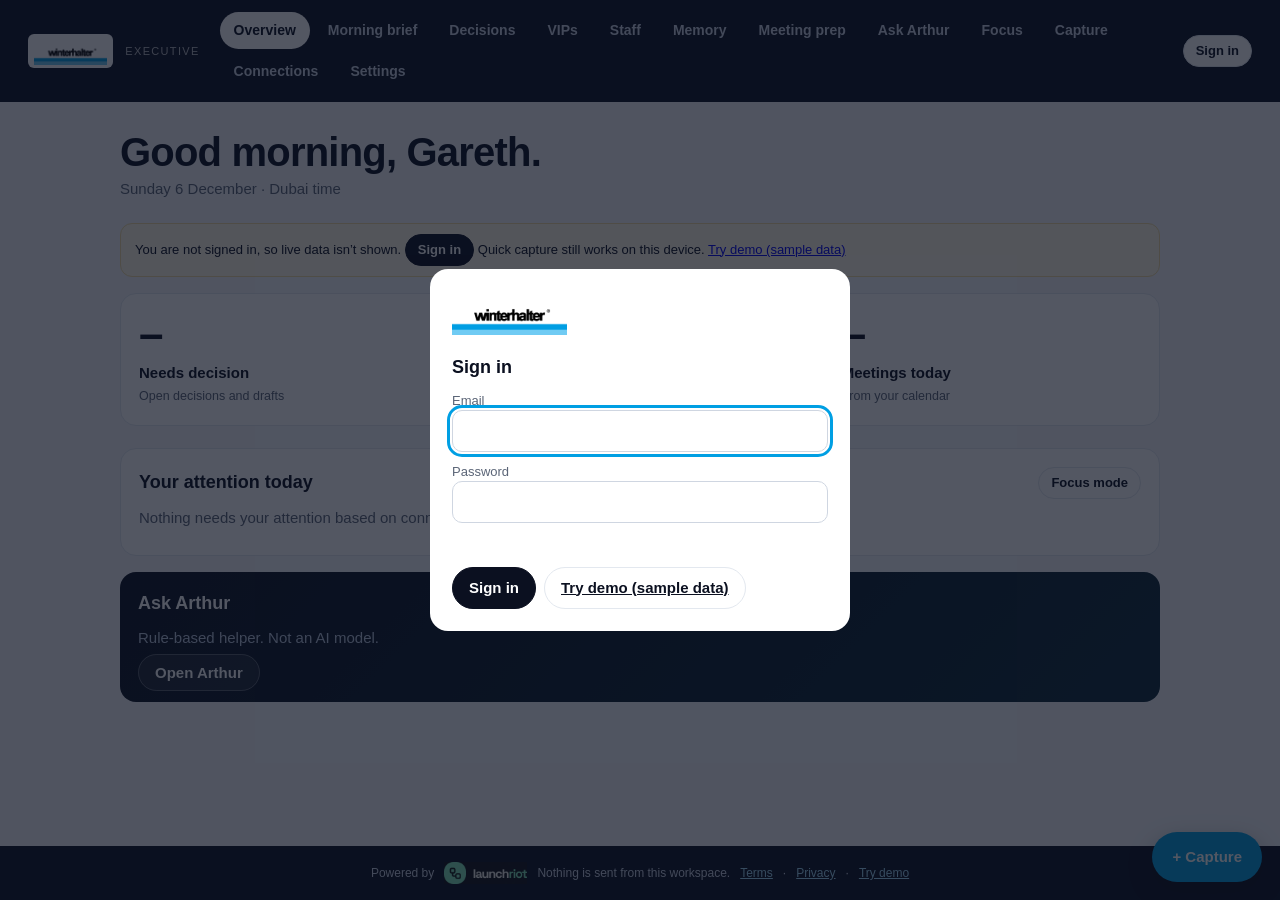
==== index.html @ 843a14db "Try demo link + demo/404 redirects; draft Terms and Privacy pages; footer links" ====
<!doctype html><html lang="en"><head><meta charset="utf-8"><meta name="viewport" content="width=device-width,initial-scale=1">
<title>Winterhalter Executive</title><meta name="theme-color" content="#0b1020">
<meta name="robots" content="noindex">
<link rel="icon" href="favicon.svg"><link rel="stylesheet" href="exec.css"></head><body>
<a class="skip" href="#main">Skip to content</a>
<header class="top"><a class="brand" href="#/overview"><img src="winterhalter-logo.png" alt="Winterhalter"><span class="tagp">Executive</span></a>
<nav id="nav" aria-label="Main"></nav><div class="who" id="who"></div></header>
<main id="main" tabindex="-1"></main>
<button id="qc-fab" class="fab" aria-label="Quick capture">+ Capture</button>
<footer class="foot">Powered by <a href="https://launchriot.online" target="_blank" rel="noopener"><img src="launchriot-logo.png" alt="LaunchRiot"></a><span>Nothing is sent from this workspace.</span> <a href="terms.html">Terms</a> · <a href="privacy.html">Privacy</a> · <a href="?demo=1">Try demo</a></footer>
<div id="toast" role="status" aria-live="polite"></div>
<script src="demo.js"></script><script src="exec.js"></script><script src="decisions.js"></script><script src="vips.js"></script><script src="staff.js"></script><script src="memory.js"></script><script src="meetprep.js"></script></body></html>
---- exec.css ----
*{box-sizing:border-box}
:root{--ink:#0b1020;--mut:#5b6577;--bg:#f5f7fa;--card:#fff;--line:#e3e8ef;--a:#009fe3;--mint:#83e7bb}
html{-webkit-text-size-adjust:100%}
body{margin:0;font:15px/1.5 -apple-system,"Segoe UI",Roboto,Helvetica,Arial,sans-serif;color:var(--ink);background:var(--bg);min-height:100vh;display:flex;flex-direction:column}
.skip{position:absolute;left:-999px}.skip:focus{left:8px;top:8px;background:#fff;padding:8px;z-index:99}
.top{display:flex;align-items:center;gap:20px;flex-wrap:wrap;padding:12px 28px;background:var(--ink);color:#fff;position:sticky;top:0;z-index:20}
.brand{display:flex;align-items:center;gap:12px;text-decoration:none;color:#fff}.brand img{height:34px;width:auto;background:#fff;border-radius:6px;padding:3px 6px}
.tagp{font-size:11px;letter-spacing:.12em;text-transform:uppercase;opacity:.7}
nav{display:flex;gap:4px;flex:1;flex-wrap:wrap}
nav a{color:#c9d2e3;text-decoration:none;padding:8px 14px;border-radius:999px;font-weight:600;font-size:14px}
nav a:hover{background:rgba(255,255,255,.08)}nav a.on{background:#fff;color:var(--ink)}
.who{font-size:13px;color:#c9d2e3}.who button{margin-left:8px}
main{flex:1;width:100%;max-width:1080px;margin:0 auto;padding:28px 20px 90px;outline:none}
h1{font-size:clamp(28px,4vw,40px);line-height:1.1;margin:0 0 4px;letter-spacing:-.02em}
h2{font-size:18px;margin:0 0 10px}h3{margin:0;font-size:15px}
.sub{color:var(--mut);margin:0 0 22px}.mut{color:var(--mut)}.sm{font-size:13px}
.tiles{display:grid;grid-template-columns:repeat(3,1fr);gap:14px;margin-bottom:22px}
.tile{background:var(--card);border:1px solid var(--line);border-radius:16px;padding:18px;text-decoration:none;color:inherit;display:block}
.tile b{display:block;font-size:44px;line-height:1;letter-spacing:-.03em}.tile span{display:block;margin-top:6px;font-weight:600}.tile small{color:var(--mut)}
.tile:hover{border-color:var(--a)}
.card{background:var(--card);border:1px solid var(--line);border-radius:16px;padding:18px;margin-bottom:16px}
.grid2{display:grid;grid-template-columns:1fr 1fr;gap:16px}
.item{padding:12px 0;border-top:1px solid var(--line)}.item:first-of-type{border-top:0}
.item .t{font-weight:600;overflow-wrap:anywhere}.why{font-size:13px;color:var(--mut);margin-top:2px}.why b{color:var(--ink)}
.item a{color:#0070a8;font-size:13px}
.pill{display:inline-block;font-size:11px;font-weight:700;padding:2px 8px;border-radius:999px;background:#e8f6fd;color:#006a99;margin-right:6px;vertical-align:middle}
.pill.warn{background:#fff3df;color:#8a5200}.pill.ok{background:#e4f8ef;color:#126a43}
.empty{color:var(--mut);padding:8px 0}
.btn{font:inherit;font-weight:600;border:1px solid var(--ink);background:var(--ink);color:#fff;border-radius:999px;padding:9px 16px;cursor:pointer;min-height:40px}
.btn.alt{background:#fff;color:var(--ink);border-color:var(--line)}.btn.alt:hover{border-color:var(--ink)}
.btn.sm{padding:5px 12px;min-height:32px;font-size:13px}
button:focus-visible,a:focus-visible,input:focus-visible,select:focus-visible,textarea:focus-visible{outline:3px solid var(--a);outline-offset:2px}
.row{display:flex;gap:8px;flex-wrap:wrap;align-items:center}
input,select,textarea{font:inherit;padding:10px;border:1px solid #cfd6e1;border-radius:10px;width:100%;background:#fff}
label{display:block;font-size:13px;color:var(--mut);margin-bottom:10px}
.arthur{background:linear-gradient(135deg,#0b1020,#0d2a3a);color:#fff;border:0}
.arthur .sub,.arthur .mut{color:#b9c6dc}
.arthur .btn.alt{background:rgba(255,255,255,.08);color:#fff;border-color:rgba(255,255,255,.25)}
.bubble{background:#fff;color:var(--ink);border-radius:14px;padding:14px 16px;margin-top:14px}
.bubble ol,.bubble ul{margin:6px 0 0;padding-left:20px}.bubble li{margin:5px 0;overflow-wrap:anywhere}
.notice{background:#fff8e6;border:1px solid #f1dca2;border-radius:12px;padding:10px 14px;font-size:13px;margin-bottom:16px}
.fab{position:fixed;right:18px;bottom:18px;z-index:30;box-shadow:0 8px 24px rgba(0,0,0,.25);font:inherit;font-weight:700;border:0;border-radius:999px;background:var(--a);color:#fff;padding:14px 20px;cursor:pointer;min-height:48px}
.foot{display:flex;gap:10px;align-items:center;justify-content:center;flex-wrap:wrap;padding:16px;background:var(--ink);color:#c9d2e3;font-size:12px}.foot img{height:22px;display:block}
#toast{position:fixed;left:50%;bottom:80px;transform:translateX(-50%);background:var(--ink);color:#fff;padding:10px 16px;border-radius:10px;display:none;z-index:50;max-width:90vw}
.modal{position:fixed;inset:0;background:rgba(11,16,32,.7);display:grid;place-items:center;padding:16px;z-index:60}
.modal form,.modal .box{background:#fff;border-radius:18px;padding:22px;width:100%;max-width:420px;max-height:90vh;overflow:auto}
.focus{display:grid;gap:14px}.focus .card{display:flex;gap:16px;align-items:flex-start;margin:0}.focus .n{font-size:36px;font-weight:800;color:var(--a);line-height:1}
.done{text-decoration:line-through;opacity:.55}
@media(max-width:720px){.top{padding:10px 14px;gap:8px}nav{order:3;flex:none;width:100%;overflow-x:auto;flex-wrap:nowrap;padding-bottom:4px}nav a{white-space:nowrap;padding:8px 12px}.who{margin-left:auto}
.tiles{grid-template-columns:1fr 1fr 1fr;gap:8px}.tile{padding:12px}.tile b{font-size:32px}.tile span{font-size:12px}.tile small{display:none}
.grid2{grid-template-columns:1fr}main{padding:20px 14px 90px}.brand img{height:28px}}
@media(max-width:380px){.tiles{grid-template-columns:1fr}}
.tbl{width:100%;border-collapse:collapse;font-size:14px}.tbl th,.tbl td{text-align:left;padding:8px 10px;border-top:1px solid var(--line)}.tbl th{color:var(--mut);font-size:12px;text-transform:uppercase;letter-spacing:.05em;border-top:0}
@media(max-width:720px){.tiles[style]{grid-template-columns:1fr 1fr!important}}
/* demo mode */
#demobar{position:sticky;top:0;z-index:80;display:flex;gap:12px;align-items:center;justify-content:center;flex-wrap:wrap;background:#ffd23f;color:#201a00;padding:7px 12px;font-size:13px}#demobar b{letter-spacing:.08em}#demobar button{border:1px solid #201a00;background:transparent;border-radius:8px;padding:3px 10px;cursor:pointer;color:#201a00}
.is-demo .brand img{background:none;padding:0;height:30px}
#landing{position:fixed;inset:0;z-index:100;display:grid;place-items:center;padding:16px;background:#101116}.lbox{max-width:440px;width:100%;background:#16171d;border:1px solid #2a2c35;border-radius:18px;padding:28px;text-align:center;color:#f0efea;display:grid;gap:14px}.lbox .llogo{height:40px;width:auto;margin:0 auto}.lbox h1{margin:0;font-size:24px;color:#fff}.lbox p{margin:0;color:#c9d2e3}.lbox .btn{width:100%}
#ltry{background:#83e7bb;color:#101713;border-color:#83e7bb;font-weight:700}
.foot a{color:#9fd8f5}
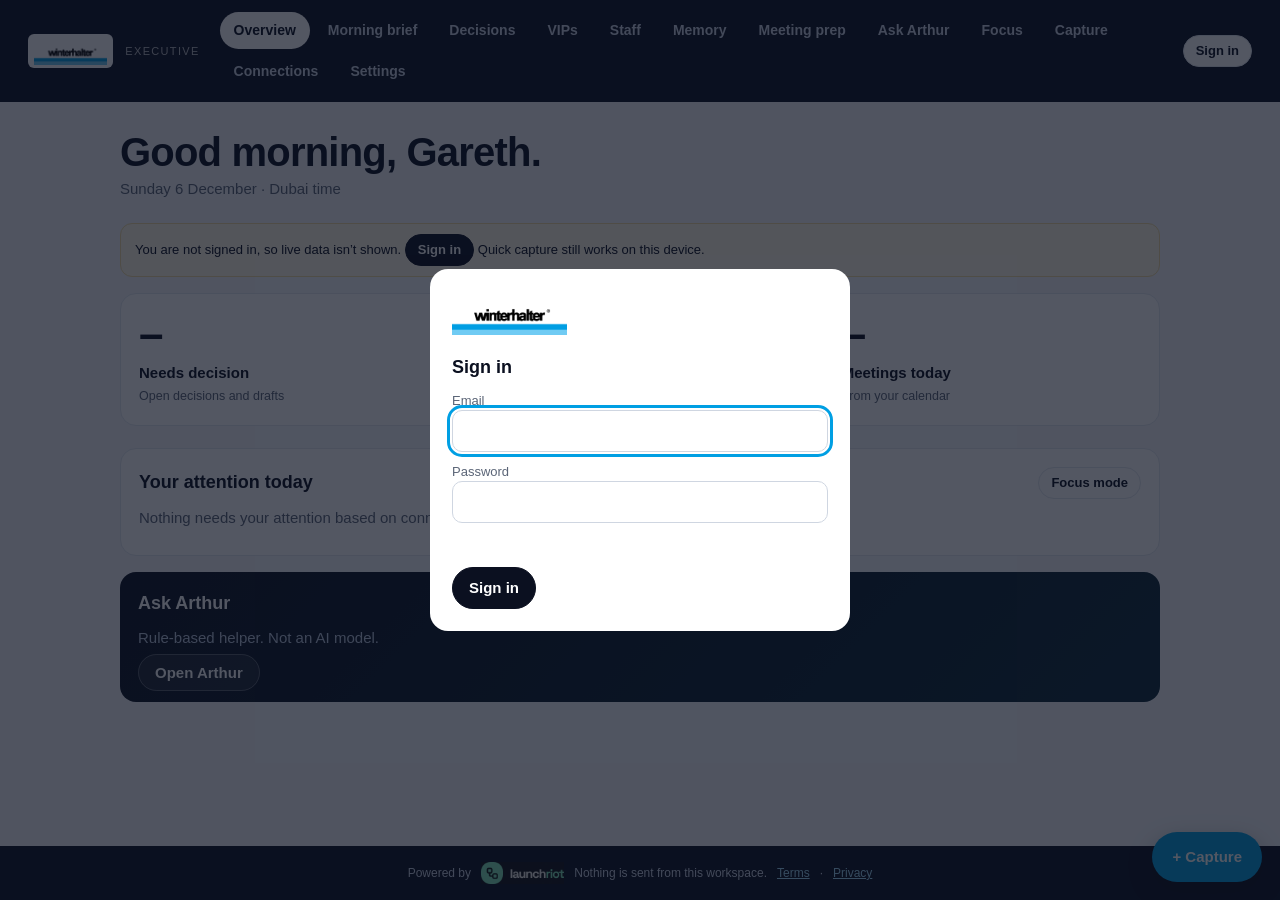
==== commit 5f807fdf: "Remove demo mode, banner, Try demo links and demo paths" ====
--- a/index.html
+++ b/index.html
@@ -7,6 +7,6 @@
 <nav id="nav" aria-label="Main"></nav><div class="who" id="who"></div></header>
 <main id="main" tabindex="-1"></main>
 <button id="qc-fab" class="fab" aria-label="Quick capture">+ Capture</button>
-<footer class="foot">Powered by <a href="https://launchriot.online" target="_blank" rel="noopener"><img src="launchriot-logo.png" alt="LaunchRiot"></a><span>Nothing is sent from this workspace.</span> <a href="terms.html">Terms</a> · <a href="privacy.html">Privacy</a> · <a href="?demo=1">Try demo</a></footer>
+<footer class="foot">Powered by <a href="https://launchriot.online" target="_blank" rel="noopener"><img src="launchriot-logo.png" alt="LaunchRiot"></a><span>Nothing is sent from this workspace.</span> <a href="terms.html">Terms</a> · <a href="privacy.html">Privacy</a></footer>
 <div id="toast" role="status" aria-live="polite"></div>
-<script src="demo.js"></script><script src="exec.js"></script><script src="decisions.js"></script><script src="vips.js"></script><script src="staff.js"></script><script src="memory.js"></script><script src="meetprep.js"></script></body></html>
+<script src="exec.js"></script><script src="decisions.js"></script><script src="vips.js"></script><script src="staff.js"></script><script src="memory.js"></script><script src="meetprep.js"></script></body></html>
--- a/exec.css
+++ b/exec.css
@@ -52,9 +52,6 @@
 @media(max-width:380px){.tiles{grid-template-columns:1fr}}
 .tbl{width:100%;border-collapse:collapse;font-size:14px}.tbl th,.tbl td{text-align:left;padding:8px 10px;border-top:1px solid var(--line)}.tbl th{color:var(--mut);font-size:12px;text-transform:uppercase;letter-spacing:.05em;border-top:0}
 @media(max-width:720px){.tiles[style]{grid-template-columns:1fr 1fr!important}}
-/* demo mode */
-#demobar{position:sticky;top:0;z-index:80;display:flex;gap:12px;align-items:center;justify-content:center;flex-wrap:wrap;background:#ffd23f;color:#201a00;padding:7px 12px;font-size:13px}#demobar b{letter-spacing:.08em}#demobar button{border:1px solid #201a00;background:transparent;border-radius:8px;padding:3px 10px;cursor:pointer;color:#201a00}
-.is-demo .brand img{background:none;padding:0;height:30px}
 #landing{position:fixed;inset:0;z-index:100;display:grid;place-items:center;padding:16px;background:#101116}.lbox{max-width:440px;width:100%;background:#16171d;border:1px solid #2a2c35;border-radius:18px;padding:28px;text-align:center;color:#f0efea;display:grid;gap:14px}.lbox .llogo{height:40px;width:auto;margin:0 auto}.lbox h1{margin:0;font-size:24px;color:#fff}.lbox p{margin:0;color:#c9d2e3}.lbox .btn{width:100%}
 #ltry{background:#83e7bb;color:#101713;border-color:#83e7bb;font-weight:700}
 .foot a{color:#9fd8f5}
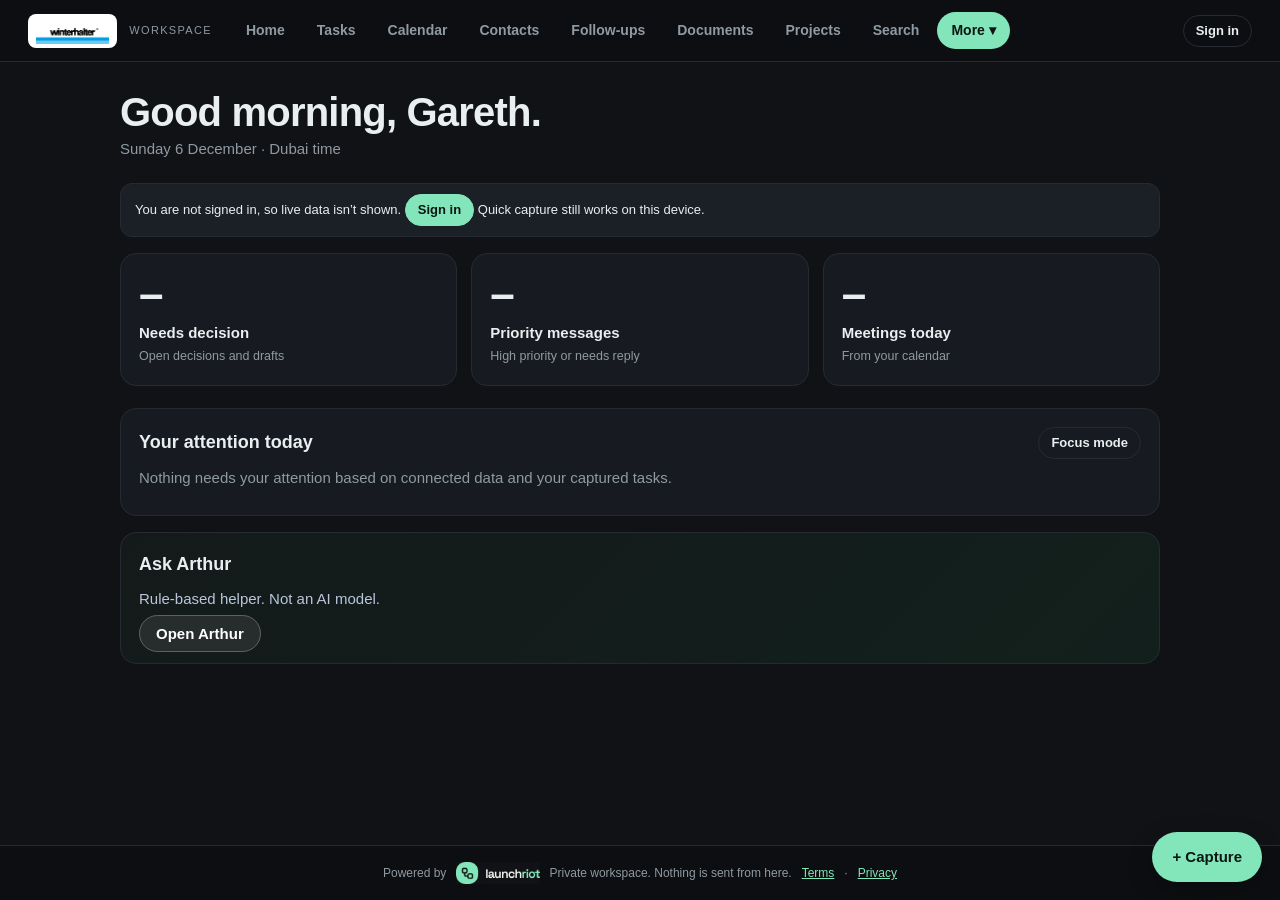
==== commit 7feb580c: "Promote workspace (preview commit 0f2d316): home, tasks, calendar, notes, contacts, follow-ups, docu" ====
--- a/index.html
+++ b/index.html
@@ -1,12 +1,12 @@
 <!doctype html><html lang="en"><head><meta charset="utf-8"><meta name="viewport" content="width=device-width,initial-scale=1">
-<title>Winterhalter Executive</title><meta name="theme-color" content="#0b1020">
+<title>Winterhalter Workspace</title><meta name="theme-color" content="#101216">
 <meta name="robots" content="noindex">
-<link rel="icon" href="favicon.svg"><link rel="stylesheet" href="exec.css"></head><body>
+<link rel="icon" href="data:,"><link rel="stylesheet" href="exec.css"><link rel="stylesheet" href="theme.css"></head><body>
 <a class="skip" href="#main">Skip to content</a>
-<header class="top"><a class="brand" href="#/overview"><img src="winterhalter-logo.png" alt="Winterhalter"><span class="tagp">Executive</span></a>
+<header class="top"><a class="brand" href="#/overview"><img src="brand-logo.png" alt="Winterhalter"><span class="tagp">Workspace</span></a>
 <nav id="nav" aria-label="Main"></nav><div class="who" id="who"></div></header>
 <main id="main" tabindex="-1"></main>
 <button id="qc-fab" class="fab" aria-label="Quick capture">+ Capture</button>
-<footer class="foot">Powered by <a href="https://launchriot.online" target="_blank" rel="noopener"><img src="launchriot-logo.png" alt="LaunchRiot"></a><span>Nothing is sent from this workspace.</span> <a href="terms.html">Terms</a> · <a href="privacy.html">Privacy</a></footer>
+<footer class="foot">Powered by <a href="https://launchriot.online" target="_blank" rel="noopener"><img src="launchriot-logo.png" alt="LaunchRiot"></a><span>Private workspace. Nothing is sent from here.</span> <a href="terms.html">Terms</a> · <a href="privacy.html">Privacy</a></footer>
 <div id="toast" role="status" aria-live="polite"></div>
-<script src="exec.js"></script><script src="decisions.js"></script><script src="vips.js"></script><script src="staff.js"></script><script src="memory.js"></script><script src="meetprep.js"></script></body></html>
+<script src="app.js"></script><script src="decisions.js"></script><script src="vips.js"></script><script src="staff.js"></script><script src="notes.js"></script><script src="meetprep.js"></script><script src="workspace.js"></script><script src="contacts.js"></script><script src="documents.js"></script><script src="projects.js"></script><script src="nav.js"></script></body></html>
--- a/exec.css
+++ b/exec.css
@@ -52,6 +52,3 @@
 @media(max-width:380px){.tiles{grid-template-columns:1fr}}
 .tbl{width:100%;border-collapse:collapse;font-size:14px}.tbl th,.tbl td{text-align:left;padding:8px 10px;border-top:1px solid var(--line)}.tbl th{color:var(--mut);font-size:12px;text-transform:uppercase;letter-spacing:.05em;border-top:0}
 @media(max-width:720px){.tiles[style]{grid-template-columns:1fr 1fr!important}}
-#landing{position:fixed;inset:0;z-index:100;display:grid;place-items:center;padding:16px;background:#101116}.lbox{max-width:440px;width:100%;background:#16171d;border:1px solid #2a2c35;border-radius:18px;padding:28px;text-align:center;color:#f0efea;display:grid;gap:14px}.lbox .llogo{height:40px;width:auto;margin:0 auto}.lbox h1{margin:0;font-size:24px;color:#fff}.lbox p{margin:0;color:#c9d2e3}.lbox .btn{width:100%}
-#ltry{background:#83e7bb;color:#101713;border-color:#83e7bb;font-weight:700}
-.foot a{color:#9fd8f5}
--- a/theme.css
+++ b/theme.css
@@ -0,0 +1,54 @@
+/* Mint on near-black. Overrides exec.css. */
+:root{--ink:#e9eef0;--mut:#8f9aa3;--bg:#101216;--card:#171a20;--line:#262b33;--a:#82e6ba;--mint:#82e6ba}
+body{background:#101216;color:var(--ink)}
+.top{background:#0c0e11;border-bottom:1px solid var(--line);color:var(--ink)}.brand{color:var(--ink)}
+.brand img{background:none;padding:0}.tagp{color:var(--mut);opacity:1}
+nav a{color:var(--mut)}nav a:hover{background:rgba(130,230,186,.08);color:var(--ink)}nav a.on{background:var(--a);color:#0b1511}
+.who{color:var(--mut)}
+.card,.tile{background:var(--card);border-color:var(--line);color:var(--ink)}.tile:hover{border-color:var(--a)}
+.btn{background:var(--a);border-color:var(--a);color:#0b1511}.btn.alt{background:transparent;color:var(--ink);border-color:var(--line)}.btn.alt:hover{border-color:var(--a)}
+.btn:disabled{opacity:.4;cursor:not-allowed}
+input,select,textarea{background:#0f1115;color:var(--ink);border-color:var(--line)}
+input[type=checkbox]{width:20px;height:20px;accent-color:var(--a)}
+::placeholder{color:#66707a}
+.pill{background:rgba(130,230,186,.14);color:var(--a)}.pill.warn{background:#3a2e12;color:#f0c36a}.pill.ok{background:rgba(130,230,186,.14);color:var(--a)}
+.item a,.focus .n{color:var(--a)}.why b{color:var(--ink)}
+.notice{background:#1b1f26;border-color:var(--line);color:var(--ink)}
+.bubble{background:#0f1115;color:var(--ink)}.arthur{background:linear-gradient(135deg,#141a1a,#12201c);color:var(--ink);border:1px solid var(--line)}
+.fab{background:var(--a);color:#0b1511}.foot{background:#0c0e11;color:var(--mut);border-top:1px solid var(--line)}
+#toast{background:#222831;color:var(--ink);border:1px solid var(--line)}
+.modal{background:rgba(5,7,9,.8)}.modal form,.modal .box{background:var(--card);color:var(--ink);border:1px solid var(--line)}
+.tbl th,.tbl td{border-color:var(--line)}
+a{color:var(--a)}
+.trow{display:flex;gap:12px;align-items:center}.trow .tx{flex:1;min-width:0}.late{color:#ff8a7a}
+.addbar{display:grid;grid-template-columns:1fr 150px auto;gap:8px;align-items:center}
+.seg{margin-bottom:12px}
+.notes{display:grid;grid-template-columns:repeat(auto-fill,minmax(240px,1fr));gap:12px}.note{margin:0}.note p{color:var(--mut);margin:6px 0 8px;overflow-wrap:anywhere}
+@media(max-width:720px){.addbar{grid-template-columns:1fr}.trow{flex-wrap:wrap}.trow .row{width:100%;padding-left:32px}}
+.crow{display:flex;gap:12px;align-items:center;justify-content:space-between;margin:0 0 10px}.crow .tx{flex:1;min-width:0;overflow-wrap:anywhere}.crow h3{margin:0 0 2px}
+.addbar2{display:grid;grid-template-columns:110px 1fr auto;gap:8px}.addbar3{display:grid;grid-template-columns:2fr 1.3fr 1.2fr 150px auto;gap:8px;align-items:center}
+.cdet{max-height:80vh;overflow:auto}
+@media(max-width:720px){.crow{flex-wrap:wrap}.addbar2,.addbar3{grid-template-columns:1fr}}
+.addbar4{display:flex;gap:10px;align-items:center;flex-wrap:wrap}.addbar4 input[type=search]{flex:1;min-width:160px}
+.srhit{display:block;width:100%;text-align:left;font:inherit;border:0;border-bottom:1px solid var(--line);background:none;cursor:pointer;text-decoration:none;color:var(--ink)}.srhit:hover{background:rgba(130,230,186,.06)}
+.calm{text-align:center;padding:36px 20px}.calm h2{color:var(--a)}
+/* grouped navigation */
+.morebtn{background:none;border:0;font:inherit;font-weight:600;font-size:14px;color:var(--mut);padding:8px 14px;border-radius:999px;cursor:pointer}.morebtn:hover{background:rgba(130,230,186,.08);color:var(--ink)}.morebtn.on{background:var(--a);color:#0b1511}
+#bbar{display:none}
+#morep{position:fixed;z-index:60;top:64px;right:20px;width:min(560px,calc(100vw - 24px));max-height:calc(100vh - 90px);overflow:auto;background:var(--card);border:1px solid var(--line);border-radius:14px;padding:14px 16px;box-shadow:0 20px 50px rgba(0,0,0,.5);display:grid;grid-template-columns:repeat(2,1fr);gap:8px 20px}
+#morep[hidden]{display:none}
+#morep h4{margin:6px 0 4px;font-size:11px;letter-spacing:.08em;text-transform:uppercase;color:var(--mut)}
+#morep a{display:block;padding:9px 10px;border-radius:8px;color:var(--ink);text-decoration:none;font-weight:600}#morep a:hover{background:rgba(130,230,186,.08)}#morep a.on{background:var(--a);color:#0b1511}
+@media(max-width:720px){
+ nav#nav{display:none}.top{position:static}
+ body{padding-bottom:64px}
+ #bbar{display:flex;position:fixed;left:0;right:0;bottom:0;z-index:40;height:60px;background:#0c0e11;border-top:1px solid var(--line)}
+ #bbar .bb{flex:1;display:flex;align-items:center;justify-content:center;background:none;border:0;font:inherit;font-weight:600;font-size:13px;color:var(--mut);text-decoration:none;cursor:pointer}
+ #bbar .bb.on{color:var(--a);box-shadow:inset 0 3px 0 var(--a)}
+ #morep{top:auto;left:0;right:0;bottom:60px;width:auto;max-height:70vh;border-radius:16px 16px 0 0;grid-template-columns:1fr 1fr}
+ .fab{bottom:74px;right:12px;padding:12px 16px}
+ .foot{padding-bottom:28px}
+}
+/* logo sits on a white tile so the dark wordmark stays readable; file unchanged */
+.brand{flex:none}.brand img{background:#fff;padding:3px 8px;border-radius:8px;height:34px;width:auto;max-width:none;flex:none;object-fit:contain}
+@media(max-width:720px){.brand img{height:30px}.top{flex-wrap:nowrap}.who{min-width:0;overflow:hidden;text-overflow:ellipsis;white-space:nowrap;font-size:12px}}
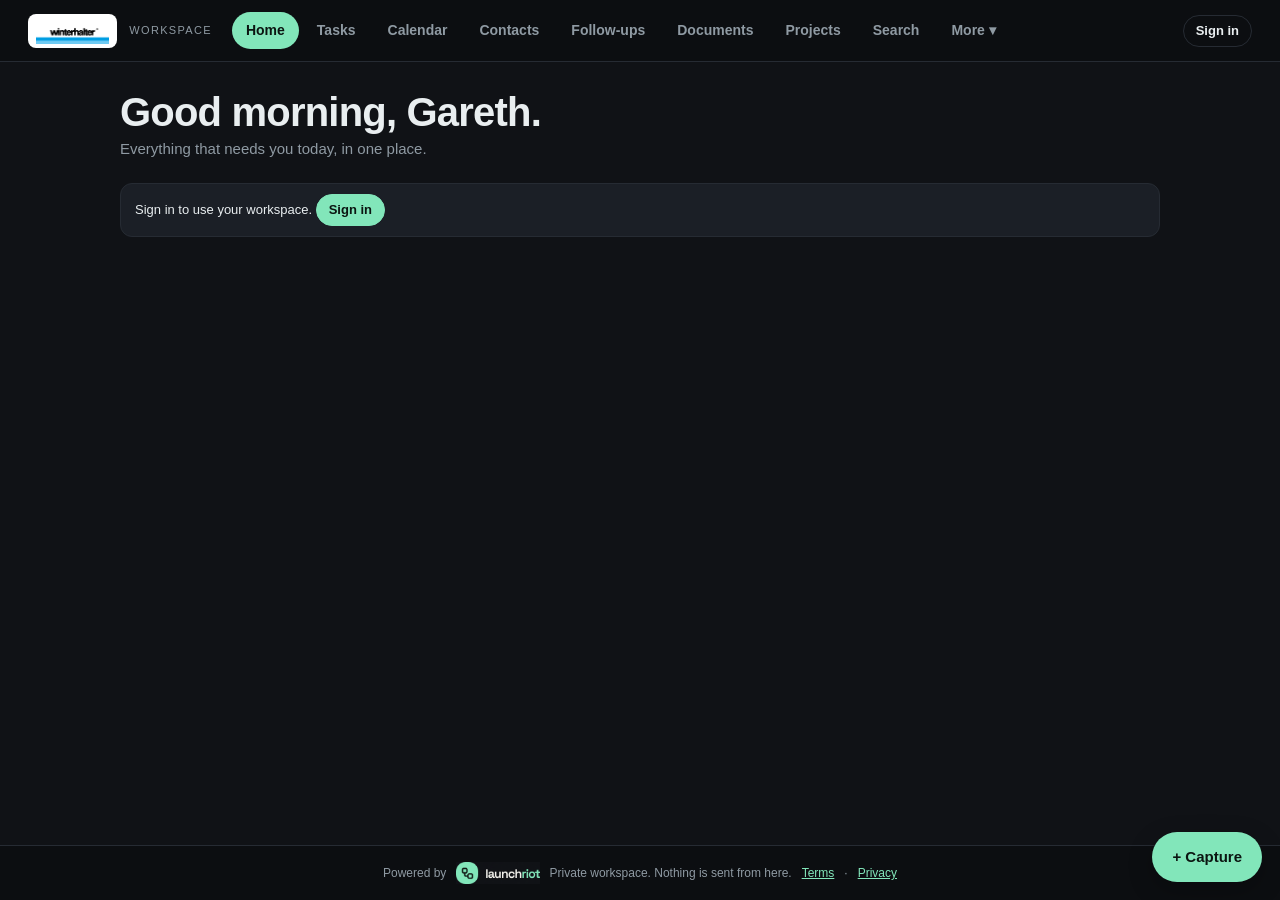
==== commit e2b93e73: "Point workspace at the new client system (gareth-ws API); workspace screens only" ====
--- a/index.html
+++ b/index.html
@@ -3,10 +3,10 @@
 <meta name="robots" content="noindex">
 <link rel="icon" href="data:,"><link rel="stylesheet" href="exec.css"><link rel="stylesheet" href="theme.css"></head><body>
 <a class="skip" href="#main">Skip to content</a>
-<header class="top"><a class="brand" href="#/overview"><img src="brand-logo.png" alt="Winterhalter"><span class="tagp">Workspace</span></a>
+<header class="top"><a class="brand" href="#/home"><img src="brand-logo.png" alt="Winterhalter"><span class="tagp">Workspace</span></a>
 <nav id="nav" aria-label="Main"></nav><div class="who" id="who"></div></header>
 <main id="main" tabindex="-1"></main>
 <button id="qc-fab" class="fab" aria-label="Quick capture">+ Capture</button>
 <footer class="foot">Powered by <a href="https://launchriot.online" target="_blank" rel="noopener"><img src="launchriot-logo.png" alt="LaunchRiot"></a><span>Private workspace. Nothing is sent from here.</span> <a href="terms.html">Terms</a> · <a href="privacy.html">Privacy</a></footer>
 <div id="toast" role="status" aria-live="polite"></div>
-<script src="app.js"></script><script src="decisions.js"></script><script src="vips.js"></script><script src="staff.js"></script><script src="notes.js"></script><script src="meetprep.js"></script><script src="workspace.js"></script><script src="contacts.js"></script><script src="documents.js"></script><script src="projects.js"></script><script src="nav.js"></script></body></html>
+<script src="config.js"></script><script src="app.js"></script><script src="workspace.js"></script><script src="contacts.js"></script><script src="documents.js"></script><script src="projects.js"></script><script src="nav.js"></script></body></html>
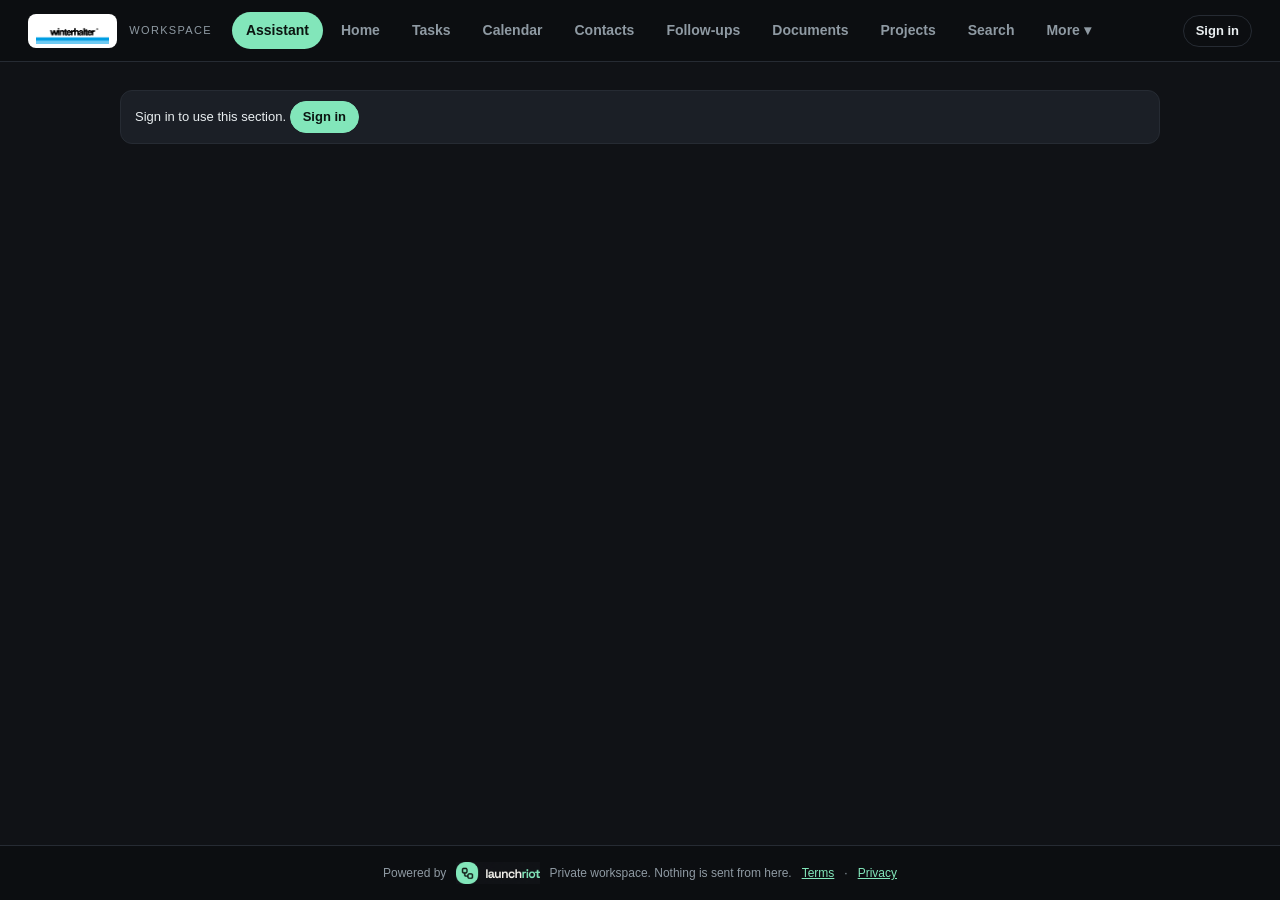
==== commit 7b8f23f1: "Signed-in landing is the setup flow plus assistant area, alongside the workspace; lock screen; one-t" ====
--- a/index.html
+++ b/index.html
@@ -1,7 +1,7 @@
 <!doctype html><html lang="en"><head><meta charset="utf-8"><meta name="viewport" content="width=device-width,initial-scale=1">
 <title>Winterhalter Workspace</title><meta name="theme-color" content="#101216">
 <meta name="robots" content="noindex">
-<link rel="icon" href="data:,"><link rel="stylesheet" href="exec.css"><link rel="stylesheet" href="theme.css"></head><body>
+<link rel="icon" href="data:,"><link rel="stylesheet" href="exec.css"><link rel="stylesheet" href="theme.css"><link rel="stylesheet" href="setup-embed.css"></head><body>
 <a class="skip" href="#main">Skip to content</a>
 <header class="top"><a class="brand" href="#/home"><img src="brand-logo.png" alt="Winterhalter"><span class="tagp">Workspace</span></a>
 <nav id="nav" aria-label="Main"></nav><div class="who" id="who"></div></header>
@@ -9,4 +9,4 @@
 <button id="qc-fab" class="fab" aria-label="Quick capture">+ Capture</button>
 <footer class="foot">Powered by <a href="https://launchriot.online" target="_blank" rel="noopener"><img src="launchriot-logo.png" alt="LaunchRiot"></a><span>Private workspace. Nothing is sent from here.</span> <a href="terms.html">Terms</a> · <a href="privacy.html">Privacy</a></footer>
 <div id="toast" role="status" aria-live="polite"></div>
-<script src="config.js"></script><script src="app.js"></script><script src="workspace.js"></script><script src="contacts.js"></script><script src="documents.js"></script><script src="projects.js"></script><script src="nav.js"></script></body></html>
+<script src="config.js"></script><script src="app.js"></script><script src="workspace.js"></script><script src="contacts.js"></script><script src="documents.js"></script><script src="projects.js"></script><script src="nav.js"></script><script src="setup-embed.js"></script><script src="setup-view.js"></script></body></html>
--- a/theme.css
+++ b/theme.css
@@ -52,3 +52,4 @@
 /* logo sits on a white tile so the dark wordmark stays readable; file unchanged */
 .brand{flex:none}.brand img{background:#fff;padding:3px 8px;border-radius:8px;height:34px;width:auto;max-width:none;flex:none;object-fit:contain}
 @media(max-width:720px){.brand img{height:30px}.top{flex-wrap:nowrap}.who{min-width:0;overflow:hidden;text-overflow:ellipsis;white-space:nowrap;font-size:12px}}
+.fab{display:none!important}
--- a/setup-embed.css
+++ b/setup-embed.css
@@ -0,0 +1,2 @@
+/* setup flow styles, scoped to #setup-root */
+#setup-root{--ink:#f1f4f2;--mut:#98a3a0;--bg:#101216;--card:#171a20;--line:#262b33;--a:#82e6ba}#setup-root *{box-sizing:border-box}#setup-root{-webkit-text-size-adjust:100%}#setup-root{color:var(--ink);font:16px/1.5 system-ui,-apple-system,"Segoe UI",Roboto,sans-serif}#setup-root .top{padding:14px 18px;border-bottom:1px solid var(--line);background:#0c0e11}#setup-root .logotile{display:inline-block;background:#fff;border-radius:8px;padding:4px 10px;line-height:0}#setup-root .logotile img{height:30px;width:auto;display:block}#setup-root main{flex:1;width:100%;max-width:720px;margin:0 auto;padding:20px 16px 40px}#setup-root h1{font-size:26px;line-height:1.2;margin:8px 0 6px}#setup-root h2{font-size:18px;margin:0}#setup-root p{margin:6px 0}#setup-root .mut{color:var(--mut)}#setup-root a{color:var(--a)}#setup-root .timer{display:flex;align-items:center;justify-content:space-between;gap:12px;flex-wrap:wrap;background:var(--card);border:1px solid var(--line);border-radius:14px;padding:14px 16px;margin:16px 0}#setup-root .timer .t{font-size:30px;font-weight:700;color:var(--a);font-variant-numeric:tabular-nums;letter-spacing:.02em}#setup-root .timer.low .t{color:#ffb46a}#setup-root .card{background:var(--card);border:1px solid var(--line);border-radius:14px;padding:16px;margin:12px 0}#setup-root .step{display:flex;gap:12px;align-items:center}#setup-root .num{flex:none;width:34px;height:34px;border-radius:50%;border:2px solid var(--line);display:grid;place-items:center;font-weight:700}#setup-root .done .num{background:var(--a);border-color:var(--a);color:#0b1511}#setup-root .step .tx{flex:1;min-width:0}#setup-root .pill{font-size:13px;font-weight:600;padding:3px 10px;border-radius:999px;background:#222831;color:var(--mut);white-space:nowrap}#setup-root .done .pill{background:rgba(130,230,186,.14);color:var(--a)}#setup-root .body{margin-top:12px;padding-top:12px;border-top:1px solid var(--line)}#setup-root .btn{display:inline-block;background:var(--a);color:#0b1511;border:1px solid var(--a);border-radius:10px;padding:12px 18px;font:inherit;font-weight:700;text-decoration:none;cursor:pointer;min-height:44px}#setup-root .btn.alt{background:transparent;color:var(--ink);border-color:var(--line)}#setup-root .btn:disabled{opacity:.5}#setup-root .qr{display:block;width:220px;max-width:100%;height:auto;background:#fff;padding:10px;border-radius:12px;margin:8px 0}#setup-root .wait{background:#1b1f26;border:1px dashed var(--line);border-radius:10px;padding:12px;color:var(--mut)}#setup-root ol{padding-left:20px;margin:8px 0}#setup-root li{margin:5px 0}#setup-root select{min-width:160px;color-scheme:dark;background:#0f1115;color:var(--ink);border:1px solid var(--line);border-radius:10px;padding:10px;font:inherit;min-height:44px}#setup-root .center{text-align:center;padding:48px 8px}#setup-root .spin{width:44px;height:44px;border:4px solid var(--line);border-top-color:var(--a);border-radius:50%;margin:0 auto 18px;animation:s 1s linear infinite}@keyframes s{to{transform:rotate(360deg)}}#setup-root .lock h1{color:var(--a)}#setup-root .btns{display:flex;gap:10px;justify-content:center;flex-wrap:wrap;margin-top:20px}#setup-root .alldone{border-color:var(--a)}#setup-root .foot{padding:14px 18px;border-top:1px solid var(--line);background:#0c0e11;color:var(--mut);font-size:14px;text-align:center}@media(min-width:900px){#setup-root h1{font-size:32px}}@media(prefers-reduced-motion:reduce){#setup-root .spin{animation:none}}#setup-root label{display:block;font-size:14px;color:var(--mut);margin:12px 0 4px}#setup-root input[type=email],#setup-root input[type=password]{width:100%;background:#0f1115;color:var(--ink);border:1px solid var(--line);border-radius:10px;padding:12px;font:inherit;font-size:16px;min-height:44px}#setup-root input:focus,#setup-root select:focus,#setup-root .btn:focus-visible,#setup-root .linkbtn:focus-visible{outline:2px solid var(--a);outline-offset:2px}#setup-root form .btn{margin-top:14px;width:100%}#setup-root .err{color:#ff8a7a;min-height:1.2em;margin-top:8px;font-size:15px}#setup-root .linkbtn{background:none;border:0;color:var(--mut);text-decoration:underline;font:inherit;font-size:14px;cursor:pointer;padding:8px 0;min-height:44px}#setup-root .body ol a{overflow-wrap:anywhere}#setup-root .sech{margin-top:28px}#setup-root .list{padding-left:0;list-style:none;margin:8px 0}#setup-root .list li{padding:10px 0;border-bottom:1px solid var(--line)}#setup-root .list li:last-child{border-bottom:0}#setup-root .notice{background:#1b1f26;border:1px solid var(--line);border-radius:10px;padding:10px 12px;margin:8px 0}#setup-root textarea{width:100%;background:#0f1115;color:var(--ink);border:1px solid var(--line);border-radius:10px;padding:12px;font:inherit;font-size:16px;margin:8px 0;resize:vertical}#setup-root textarea:focus{outline:2px solid var(--a);outline-offset:2px}#setup-root .draft{padding:12px 0;border-top:1px solid var(--line)}#setup-root .draft:first-of-type{border-top:0}#setup-root .btns2{display:flex;gap:8px;flex-wrap:wrap}#setup-root .btns2 .btn{flex:1;min-width:110px;text-align:center}
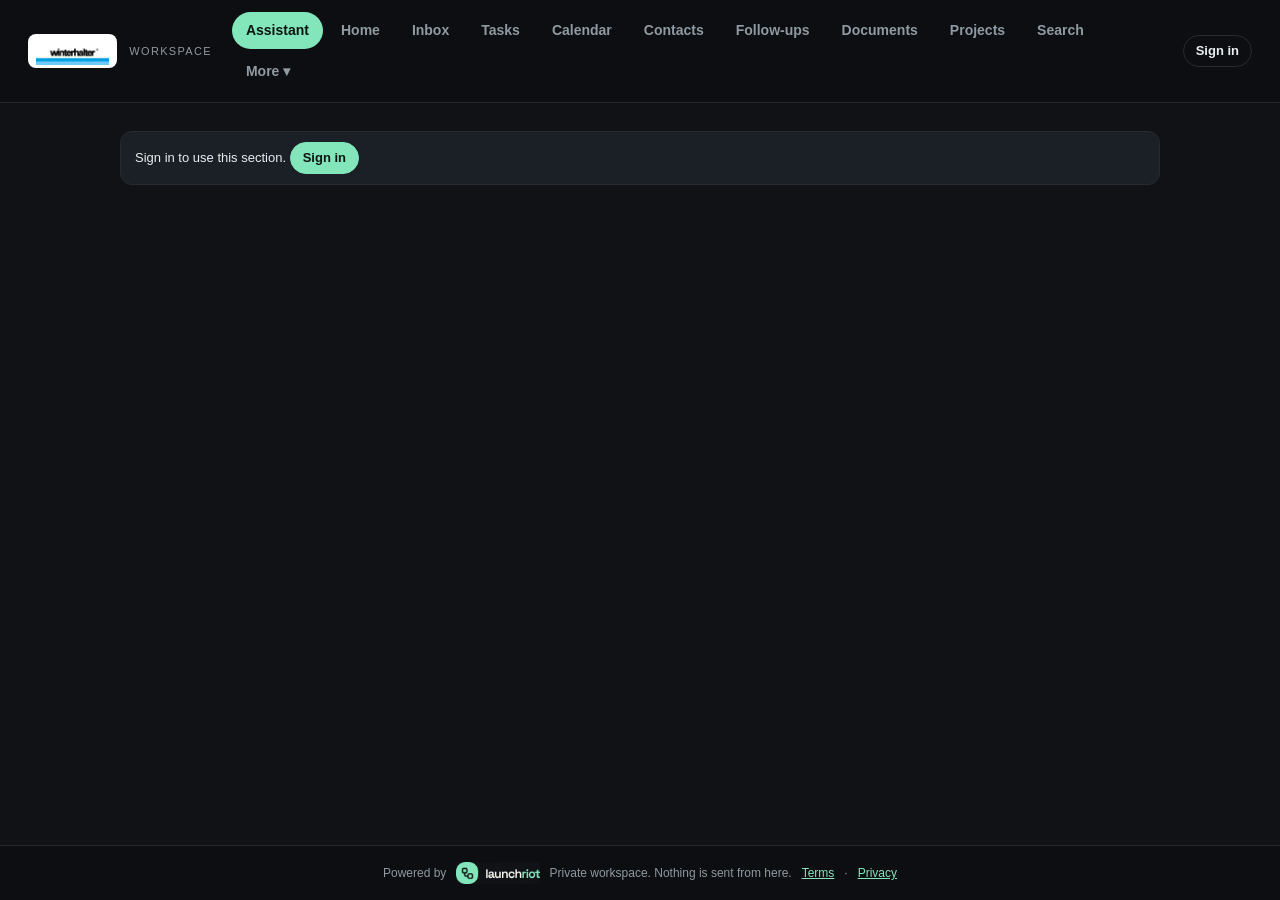
==== commit 42d1c24d: "Email reader: open full email from Home, Tasks, Follow-ups, Assistant; Inbox view; clean previews" ====
--- a/index.html
+++ b/index.html
@@ -9,4 +9,4 @@
 <button id="qc-fab" class="fab" aria-label="Quick capture">+ Capture</button>
 <footer class="foot">Powered by <a href="https://launchriot.online" target="_blank" rel="noopener"><img src="launchriot-logo.png" alt="LaunchRiot"></a><span>Private workspace. Nothing is sent from here.</span> <a href="terms.html">Terms</a> · <a href="privacy.html">Privacy</a></footer>
 <div id="toast" role="status" aria-live="polite"></div>
-<script src="config.js"></script><script src="app.js"></script><script src="workspace.js"></script><script src="contacts.js"></script><script src="documents.js"></script><script src="projects.js"></script><script src="nav.js"></script><script src="setup-embed.js"></script><script src="setup-view.js"></script></body></html>
+<script src="config.js"></script><script src="app.js"></script><script src="workspace.js"></script><script src="contacts.js"></script><script src="documents.js"></script><script src="projects.js"></script><script src="mailview.js"></script><script src="nav.js"></script><script src="setup-embed.js"></script><script src="setup-view.js"></script><script src="account-ext.js"></script></body></html>
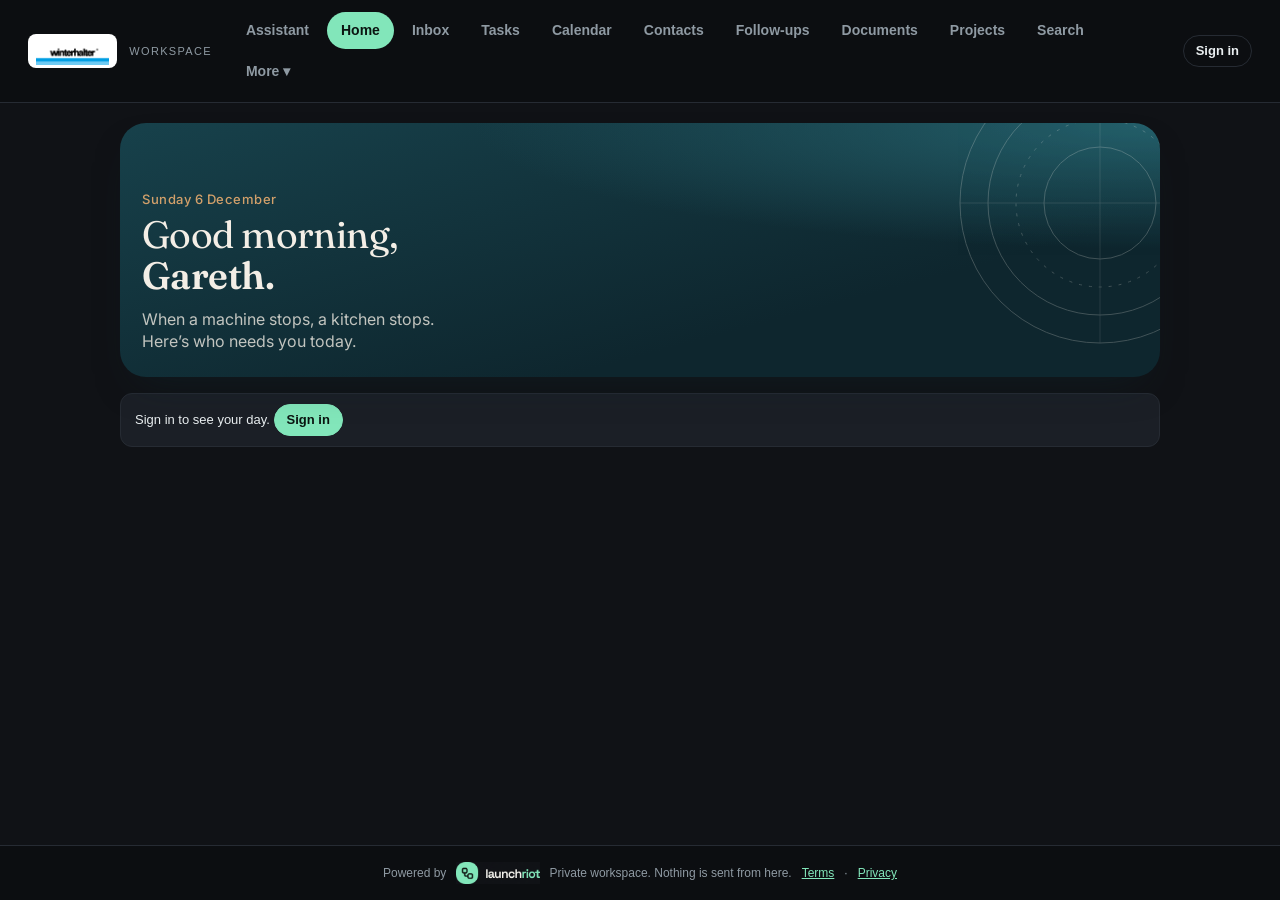
==== commit e3ff8406: "Home v2: first screen on live Home with live data, loading/error/empty states" ====
--- a/index.html
+++ b/index.html
@@ -9,4 +9,4 @@
 <button id="qc-fab" class="fab" aria-label="Quick capture">+ Capture</button>
 <footer class="foot">Powered by <a href="https://launchriot.online" target="_blank" rel="noopener"><img src="launchriot-logo.png" alt="LaunchRiot"></a><span>Private workspace. Nothing is sent from here.</span> <a href="terms.html">Terms</a> · <a href="privacy.html">Privacy</a></footer>
 <div id="toast" role="status" aria-live="polite"></div>
-<script src="config.js"></script><script src="app.js"></script><script src="workspace.js"></script><script src="contacts.js"></script><script src="documents.js"></script><script src="projects.js"></script><script src="mailview.js"></script><script src="nav.js"></script><script src="setup-embed.js"></script><script src="setup-view.js"></script><script src="account-ext.js"></script></body></html>
+<script src="config.js"></script><script src="app.js"></script><script src="workspace.js"></script><script src="contacts.js"></script><script src="documents.js"></script><script src="home-v2.js"></script><script src="projects.js"></script><script src="mailview.js"></script><script src="nav.js"></script><script src="setup-embed.js"></script><script src="setup-view.js"></script><script src="account-ext.js"></script></body></html>
